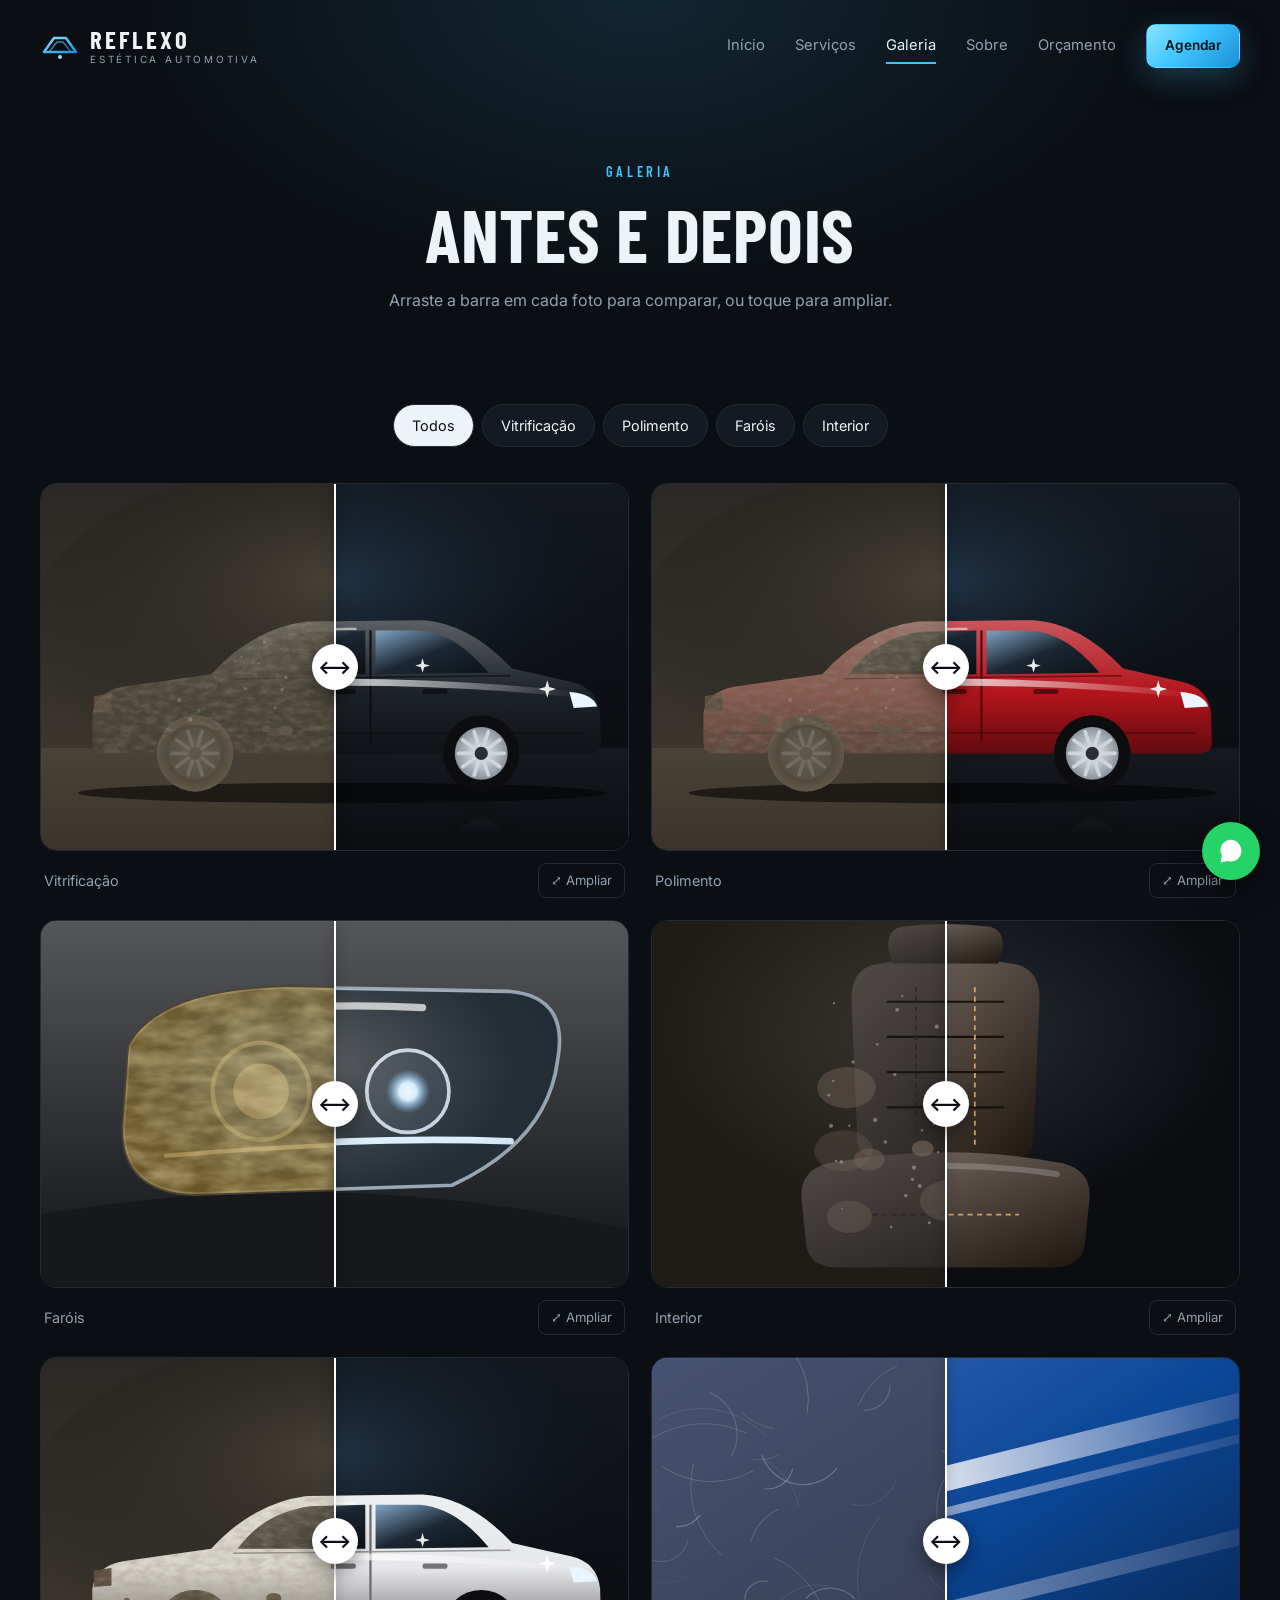
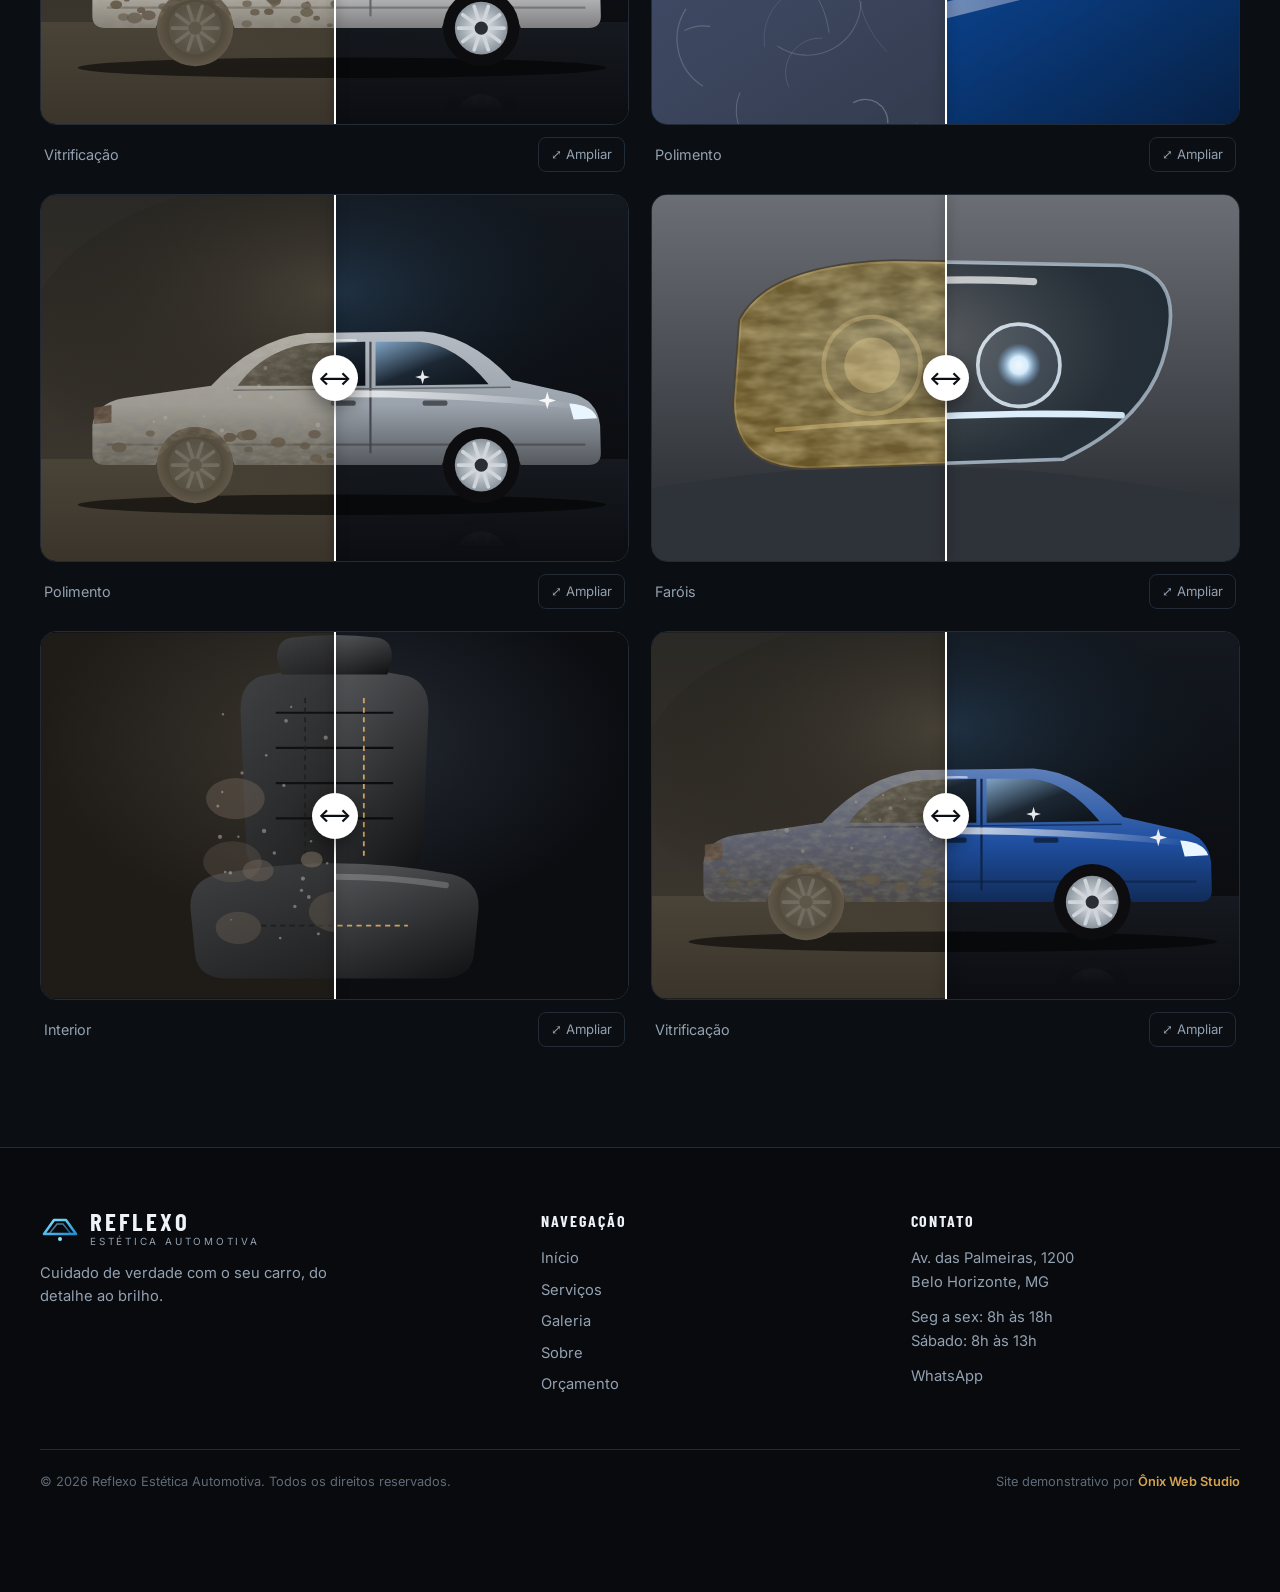
==== galeria.html @ bc31421e "Esboço do site" ====
<!doctype html>
<html lang="pt-BR">
<head>
  <meta charset="utf-8">
  <meta name="viewport" content="width=device-width, initial-scale=1">
  <title>Antes e depois | Reflexo Estética Automotiva</title>
  <meta name="description" content="Veja o antes e depois dos carros atendidos pela Reflexo: vitrificação, polimento, faróis e higienização interna.">
  <meta property="og:title" content="Antes e depois | Reflexo Estética Automotiva">
  <meta property="og:description" content="Veja o antes e depois dos carros atendidos pela Reflexo: vitrificação, polimento, faróis e higienização interna.">
  <meta property="og:image" content="img/vitrificacao-preto-depois.svg">
  <meta name="theme-color" content="#0b0e13">
  <link rel="icon" href="img/favicon.svg" type="image/svg+xml">
  <link rel="preconnect" href="https://fonts.googleapis.com">
  <link rel="preconnect" href="https://fonts.gstatic.com" crossorigin>
  <link href="https://fonts.googleapis.com/css2?family=Barlow+Condensed:wght@500;600;700&family=Inter:wght@300;400;500;600;700&display=swap" rel="stylesheet">
  <link rel="stylesheet" href="style.css">
</head>
<body>
  <header class="header" id="header">
    <div class="container header__inner">
      <a href="index.html" class="logo" aria-label="Reflexo Estética Automotiva, início"><svg class="logo__mark" viewBox="0 0 40 40" aria-hidden="true"><defs><linearGradient id="lg" x1="0" y1="0" x2="1" y2="1"><stop offset="0" stop-color="#8be3ff"/><stop offset="1" stop-color="#1b8fd6"/></linearGradient></defs><path d="M4 26 L14 12 L26 12 L36 26 Z" fill="none" stroke="url(#lg)" stroke-width="2.5" stroke-linejoin="round"/><path d="M9 26 L17 16 L23 16 L31 26" fill="none" stroke="url(#lg)" stroke-width="1.5" opacity=".6"/><circle cx="20" cy="31" r="2" fill="#8be3ff"/></svg><span class="logo__text"><b>REFLEXO</b><small>Estética Automotiva</small></span></a>
      <nav class="nav" id="nav" aria-label="Menu principal"><a href="index.html">Início</a><a href="servicos.html">Serviços</a><a href="galeria.html" class="is-active" aria-current="page">Galeria</a><a href="sobre.html">Sobre</a><a href="orcamento.html">Orçamento</a><a href="orcamento.html" class="btn btn--primary btn--sm nav__cta">Agendar</a></nav>
      <button class="nav-toggle" id="navToggle" aria-label="Abrir menu" aria-expanded="false" aria-controls="nav"><span></span><span></span><span></span></button>
    </div>
  </header>
  <main>

    <section class="page-hero"><div class="container reveal"><p class="eyebrow">Galeria</p><h1>Antes e depois</h1><p>Arraste a barra em cada foto para comparar, ou toque para ampliar.</p></div></section>
    <section class="section section--tight">
      <div class="container">
        <div class="filters" role="group" aria-label="Filtrar galeria">
          <button class="chip is-active" data-filter="todos">Todos</button>
          <button class="chip" data-filter="vitrificacao">Vitrificação</button>
          <button class="chip" data-filter="polimento">Polimento</button>
          <button class="chip" data-filter="farois">Faróis</button>
          <button class="chip" data-filter="interior">Interior</button>
        </div>
        <div class="gallery">
          <figure class="gitem" data-cat="vitrificacao">
            <div class="ba " data-ba tabindex="0" role="slider" aria-label="Comparar antes e depois" aria-valuemin="0" aria-valuemax="100" aria-valuenow="50">
          <img src="img/vitrificacao-preto-depois.svg" alt="Depois do serviço" class="ba__img" draggable="false">
          <div class="ba__before"><img src="img/vitrificacao-preto-antes.svg" alt="Antes do serviço" class="ba__img" draggable="false"></div>
          
          <div class="ba__handle"><span>⟷</span></div>
        </div>
            <figcaption><span>Vitrificação</span><button class="gitem__zoom" data-zoom="vitrificacao-preto" aria-label="Ampliar">⤢ Ampliar</button></figcaption>
          </figure>
          <figure class="gitem" data-cat="polimento">
            <div class="ba " data-ba tabindex="0" role="slider" aria-label="Comparar antes e depois" aria-valuemin="0" aria-valuemax="100" aria-valuenow="50">
          <img src="img/polimento-vermelho-depois.svg" alt="Depois do serviço" class="ba__img" draggable="false">
          <div class="ba__before"><img src="img/polimento-vermelho-antes.svg" alt="Antes do serviço" class="ba__img" draggable="false"></div>
          
          <div class="ba__handle"><span>⟷</span></div>
        </div>
            <figcaption><span>Polimento</span><button class="gitem__zoom" data-zoom="polimento-vermelho" aria-label="Ampliar">⤢ Ampliar</button></figcaption>
          </figure>
          <figure class="gitem" data-cat="farois">
            <div class="ba " data-ba tabindex="0" role="slider" aria-label="Comparar antes e depois" aria-valuemin="0" aria-valuemax="100" aria-valuenow="50">
          <img src="img/farol-sedan-depois.svg" alt="Depois do serviço" class="ba__img" draggable="false">
          <div class="ba__before"><img src="img/farol-sedan-antes.svg" alt="Antes do serviço" class="ba__img" draggable="false"></div>
          
          <div class="ba__handle"><span>⟷</span></div>
        </div>
            <figcaption><span>Faróis</span><button class="gitem__zoom" data-zoom="farol-sedan" aria-label="Ampliar">⤢ Ampliar</button></figcaption>
          </figure>
          <figure class="gitem" data-cat="interior">
            <div class="ba " data-ba tabindex="0" role="slider" aria-label="Comparar antes e depois" aria-valuemin="0" aria-valuemax="100" aria-valuenow="50">
          <img src="img/interior-couro-depois.svg" alt="Depois do serviço" class="ba__img" draggable="false">
          <div class="ba__before"><img src="img/interior-couro-antes.svg" alt="Antes do serviço" class="ba__img" draggable="false"></div>
          
          <div class="ba__handle"><span>⟷</span></div>
        </div>
            <figcaption><span>Interior</span><button class="gitem__zoom" data-zoom="interior-couro" aria-label="Ampliar">⤢ Ampliar</button></figcaption>
          </figure>
          <figure class="gitem" data-cat="vitrificacao">
            <div class="ba " data-ba tabindex="0" role="slider" aria-label="Comparar antes e depois" aria-valuemin="0" aria-valuemax="100" aria-valuenow="50">
          <img src="img/vitrificacao-branco-depois.svg" alt="Depois do serviço" class="ba__img" draggable="false">
          <div class="ba__before"><img src="img/vitrificacao-branco-antes.svg" alt="Antes do serviço" class="ba__img" draggable="false"></div>
          
          <div class="ba__handle"><span>⟷</span></div>
        </div>
            <figcaption><span>Vitrificação</span><button class="gitem__zoom" data-zoom="vitrificacao-branco" aria-label="Ampliar">⤢ Ampliar</button></figcaption>
          </figure>
          <figure class="gitem" data-cat="polimento">
            <div class="ba " data-ba tabindex="0" role="slider" aria-label="Comparar antes e depois" aria-valuemin="0" aria-valuemax="100" aria-valuenow="50">
          <img src="img/pintura-azul-depois.svg" alt="Depois do serviço" class="ba__img" draggable="false">
          <div class="ba__before"><img src="img/pintura-azul-antes.svg" alt="Antes do serviço" class="ba__img" draggable="false"></div>
          
          <div class="ba__handle"><span>⟷</span></div>
        </div>
            <figcaption><span>Polimento</span><button class="gitem__zoom" data-zoom="pintura-azul" aria-label="Ampliar">⤢ Ampliar</button></figcaption>
          </figure>
          <figure class="gitem" data-cat="polimento">
            <div class="ba " data-ba tabindex="0" role="slider" aria-label="Comparar antes e depois" aria-valuemin="0" aria-valuemax="100" aria-valuenow="50">
          <img src="img/polimento-prata-depois.svg" alt="Depois do serviço" class="ba__img" draggable="false">
          <div class="ba__before"><img src="img/polimento-prata-antes.svg" alt="Antes do serviço" class="ba__img" draggable="false"></div>
          
          <div class="ba__handle"><span>⟷</span></div>
        </div>
            <figcaption><span>Polimento</span><button class="gitem__zoom" data-zoom="polimento-prata" aria-label="Ampliar">⤢ Ampliar</button></figcaption>
          </figure>
          <figure class="gitem" data-cat="farois">
            <div class="ba " data-ba tabindex="0" role="slider" aria-label="Comparar antes e depois" aria-valuemin="0" aria-valuemax="100" aria-valuenow="50">
          <img src="img/farol-suv-depois.svg" alt="Depois do serviço" class="ba__img" draggable="false">
          <div class="ba__before"><img src="img/farol-suv-antes.svg" alt="Antes do serviço" class="ba__img" draggable="false"></div>
          
          <div class="ba__handle"><span>⟷</span></div>
        </div>
            <figcaption><span>Faróis</span><button class="gitem__zoom" data-zoom="farol-suv" aria-label="Ampliar">⤢ Ampliar</button></figcaption>
          </figure>
          <figure class="gitem" data-cat="interior">
            <div class="ba " data-ba tabindex="0" role="slider" aria-label="Comparar antes e depois" aria-valuemin="0" aria-valuemax="100" aria-valuenow="50">
          <img src="img/interior-preto-depois.svg" alt="Depois do serviço" class="ba__img" draggable="false">
          <div class="ba__before"><img src="img/interior-preto-antes.svg" alt="Antes do serviço" class="ba__img" draggable="false"></div>
          
          <div class="ba__handle"><span>⟷</span></div>
        </div>
            <figcaption><span>Interior</span><button class="gitem__zoom" data-zoom="interior-preto" aria-label="Ampliar">⤢ Ampliar</button></figcaption>
          </figure>
          <figure class="gitem" data-cat="vitrificacao">
            <div class="ba " data-ba tabindex="0" role="slider" aria-label="Comparar antes e depois" aria-valuemin="0" aria-valuemax="100" aria-valuenow="50">
          <img src="img/vitrificacao-azul-depois.svg" alt="Depois do serviço" class="ba__img" draggable="false">
          <div class="ba__before"><img src="img/vitrificacao-azul-antes.svg" alt="Antes do serviço" class="ba__img" draggable="false"></div>
          
          <div class="ba__handle"><span>⟷</span></div>
        </div>
            <figcaption><span>Vitrificação</span><button class="gitem__zoom" data-zoom="vitrificacao-azul" aria-label="Ampliar">⤢ Ampliar</button></figcaption>
          </figure>
        </div>
      </div>
    </section>
    <div class="lightbox" id="lightbox" hidden role="dialog" aria-modal="true" aria-label="Antes e depois ampliado">
      <button class="lightbox__close" data-close aria-label="Fechar">✕</button>
      <button class="lightbox__arrow lightbox__arrow--l" data-lb-prev aria-label="Anterior">‹</button>
      <div class="lightbox__stage"></div>
      <button class="lightbox__arrow lightbox__arrow--r" data-lb-next aria-label="Próximo">›</button>
    </div>
  </main>
  <footer class="footer">
    <div class="container footer__grid">
      <div>
        <a href="index.html" class="logo"><svg class="logo__mark" viewBox="0 0 40 40" aria-hidden="true"><defs><linearGradient id="lg" x1="0" y1="0" x2="1" y2="1"><stop offset="0" stop-color="#8be3ff"/><stop offset="1" stop-color="#1b8fd6"/></linearGradient></defs><path d="M4 26 L14 12 L26 12 L36 26 Z" fill="none" stroke="url(#lg)" stroke-width="2.5" stroke-linejoin="round"/><path d="M9 26 L17 16 L23 16 L31 26" fill="none" stroke="url(#lg)" stroke-width="1.5" opacity=".6"/><circle cx="20" cy="31" r="2" fill="#8be3ff"/></svg><span class="logo__text"><b>REFLEXO</b><small>Estética Automotiva</small></span></a>
        <p class="footer__text">Cuidado de verdade com o seu carro, do detalhe ao brilho.</p>
      </div>
      <div><h4>Navegação</h4><a href="index.html">Início</a><a href="servicos.html">Serviços</a><a href="galeria.html">Galeria</a><a href="sobre.html">Sobre</a><a href="orcamento.html">Orçamento</a></div>
      <div><h4>Contato</h4><p>Av. das Palmeiras, 1200<br>Belo Horizonte, MG</p><p>Seg a sex: 8h às 18h<br>Sábado: 8h às 13h</p><a href="#" class="js-wa" data-msg="Olá! Vim pelo site da Reflexo.">WhatsApp</a></div>
    </div>
    <div class="container footer__bottom">
      <span>© <span class="js-year"></span> Reflexo Estética Automotiva. Todos os direitos reservados.</span>
      <a class="footer__credit" href="https://dev-anthonym.github.io/Site-OnixWeb/" target="_blank" rel="noopener">Site demonstrativo por <b>Ônix Web Studio</b></a>
    </div>
  </footer>
  <a href="#" class="wa-float js-wa" data-msg="Olá! Vim pelo site da Reflexo e quero um orçamento." aria-label="Falar no WhatsApp"><svg viewBox="0 0 32 32" width="28" height="28" aria-hidden="true"><path fill="currentColor" d="M16.04 3C9.4 3 4 8.36 4 14.97c0 2.11.56 4.17 1.62 5.99L4 29l8.25-1.6a12.1 12.1 0 0 0 3.79.6C22.68 28 28 22.63 28 16.02 28 9.4 22.68 3 16.04 3Zm5.25 15.45c-.29-.15-1.7-.84-1.96-.94-.26-.1-.45-.15-.64.15-.19.29-.74.93-.9 1.12-.17.2-.33.22-.62.07-.29-.15-1.21-.45-2.3-1.42-.85-.76-1.43-1.7-1.6-1.98-.16-.29-.02-.45.13-.59.13-.13.29-.34.43-.51.15-.17.2-.29.29-.48.1-.2.05-.37-.02-.51-.07-.15-.64-1.55-.88-2.12-.23-.56-.47-.48-.64-.49h-.55c-.19 0-.5.07-.76.36-.26.29-1 .98-1 2.38 0 1.4 1.02 2.76 1.17 2.95.14.2 2 3.06 4.86 4.29.68.29 1.21.47 1.62.6.68.22 1.3.19 1.8.11.55-.08 1.7-.7 1.93-1.36.24-.67.24-1.24.17-1.36-.07-.12-.26-.2-.55-.34Z"/></svg></a>
  <script src="script.js"></script>
</body>
</html>
---- style.css ----
/* ===== Reflexo Estética Automotiva (site demonstrativo) ===== */
:root {
  --bg: #0b0e13;
  --bg-2: #10151c;
  --card: #141a22;
  --line: #222b36;
  --text: #eef3f8;
  --muted: #93a1b0;
  --accent: #3ec6ff;
  --accent-2: #1b8fd6;
  --grad: linear-gradient(135deg, #8be3ff 0%, #3ec6ff 45%, #1b8fd6 100%);
  --radius: 16px;
  --head: "Barlow Condensed", "Arial Narrow", sans-serif;
  --body: "Inter", system-ui, sans-serif;
}
* { box-sizing: border-box; margin: 0; padding: 0; }
html { scroll-behavior: smooth; scroll-padding-top: 90px; }
body { background: var(--bg); color: var(--text); font-family: var(--body); line-height: 1.6; -webkit-font-smoothing: antialiased; overflow-x: hidden; }
img { max-width: 100%; display: block; }
a { color: inherit; text-decoration: none; }
ul, ol { list-style: none; }
button { font: inherit; color: inherit; }
.container { width: min(1200px, 100% - 32px); margin-inline: auto; }
.narrow { width: min(820px, 100% - 32px); }
.accent { background: var(--grad); -webkit-background-clip: text; background-clip: text; color: transparent; }
.eyebrow { font-family: var(--head); font-weight: 600; text-transform: uppercase; letter-spacing: .25em; font-size: .9rem; color: var(--accent); margin-bottom: 12px; }
h1, h2, h3 { font-family: var(--head); font-weight: 700; line-height: 1.05; letter-spacing: .01em; text-transform: uppercase; }
h1 { font-size: clamp(2.6rem, 6vw, 4.6rem); }
h2 { font-size: clamp(2rem, 4vw, 3rem); }
h3 { font-size: 1.45rem; }
.stars { color: #ffc93c; letter-spacing: 2px; }
.muted { color: var(--muted); }

/* Botões */
.btn { display: inline-flex; align-items: center; justify-content: center; gap: 8px; padding: 15px 28px; border-radius: 10px; font-weight: 600; font-size: .95rem; border: 1px solid transparent; cursor: pointer; transition: transform .2s, box-shadow .2s, background .2s, border-color .2s; }
.btn:hover { transform: translateY(-2px); }
.btn--primary { background: var(--grad); color: #04121c; box-shadow: 0 10px 30px rgba(62,198,255,.25); }
.btn--primary:hover { box-shadow: 0 14px 40px rgba(62,198,255,.4); }
.btn--ghost { border-color: var(--line); background: rgba(255,255,255,.03); }
.btn--ghost:hover { border-color: var(--accent); }
.btn--sm { padding: 10px 18px; font-size: .85rem; }
.btn--block { width: 100%; }

/* Header */
.header { position: fixed; inset: 0 0 auto; z-index: 50; transition: background .3s, box-shadow .3s, padding .3s; padding: 14px 0; }
.header.is-scrolled { background: rgba(11,14,19,.88); backdrop-filter: blur(14px); box-shadow: 0 1px 0 var(--line); padding: 6px 0; }
.header__inner { display: flex; align-items: center; justify-content: space-between; height: 64px; }
.logo { display: flex; align-items: center; gap: 10px; }
.logo__mark { width: 40px; height: 40px; }
.logo__text { display: flex; flex-direction: column; line-height: 1; }
.logo__text b { font-family: var(--head); font-size: 1.55rem; letter-spacing: .12em; }
.logo__text small { font-size: .62rem; letter-spacing: .28em; text-transform: uppercase; color: var(--muted); margin-top: 3px; }
.nav { display: flex; align-items: center; gap: 30px; font-size: .92rem; }
.nav a:not(.btn) { color: var(--muted); position: relative; padding: 6px 0; transition: color .2s; }
.nav a:not(.btn)::after { content: ""; position: absolute; left: 0; bottom: 0; width: 0; height: 2px; background: var(--accent); transition: width .25s; }
.nav a:not(.btn):hover, .nav a.is-active { color: var(--text); }
.nav a:not(.btn):hover::after, .nav a.is-active::after { width: 100%; }
.nav-toggle { display: none; background: none; border: 0; width: 42px; height: 42px; cursor: pointer; flex-direction: column; justify-content: center; gap: 6px; }
.nav-toggle span { display: block; width: 26px; height: 2px; background: var(--text); margin-inline: auto; transition: transform .3s, opacity .3s; }
.nav-toggle[aria-expanded="true"] span:nth-child(1) { transform: translateY(8px) rotate(45deg); }
.nav-toggle[aria-expanded="true"] span:nth-child(2) { opacity: 0; }
.nav-toggle[aria-expanded="true"] span:nth-child(3) { transform: translateY(-8px) rotate(-45deg); }

/* Hero */
.hero { padding: 150px 0 80px; background: radial-gradient(ellipse at 75% 20%, rgba(62,198,255,.14), transparent 55%), var(--bg); }
.hero__grid { display: grid; grid-template-columns: 1fr 1.15fr; gap: 56px; align-items: center; }
.hero__lead { color: var(--muted); font-size: 1.12rem; margin: 22px 0 32px; max-width: 520px; }
.hero__actions { display: flex; flex-wrap: wrap; gap: 12px; margin-bottom: 28px; }
.hero__rating { color: var(--muted); font-size: .9rem; }
.hero__rating b { color: var(--text); }
.hero__hint { text-align: center; color: var(--muted); font-size: .82rem; margin-top: 12px; letter-spacing: .08em; }

/* Comparador antes/depois */
.ba { --pos: 50%; position: relative; overflow: hidden; border-radius: var(--radius); aspect-ratio: 8 / 5; background: #000; cursor: ew-resize; user-select: none; touch-action: pan-y; border: 1px solid var(--line); outline: none; }
.ba:focus-visible { box-shadow: 0 0 0 3px var(--accent); }
.ba__img { width: 100%; height: 100%; object-fit: cover; pointer-events: none; }
.ba > .ba__img { position: absolute; inset: 0; }
.ba__before { position: absolute; inset: 0; clip-path: inset(0 calc(100% - var(--pos)) 0 0); }
.ba__handle { position: absolute; top: 0; bottom: 0; left: var(--pos); width: 2px; background: #fff; transform: translateX(-1px); box-shadow: 0 0 12px rgba(0,0,0,.6); }
.ba__handle span { position: absolute; top: 50%; left: 50%; transform: translate(-50%,-50%); width: 46px; height: 46px; border-radius: 50%; background: #fff; color: #0b0e13; display: grid; place-items: center; font-size: 1.2rem; font-weight: 700; box-shadow: 0 6px 20px rgba(0,0,0,.45); transition: transform .2s; }
.ba:hover .ba__handle span { transform: translate(-50%,-50%) scale(1.08); }
.ba__tag { position: absolute; top: 14px; padding: 5px 12px; border-radius: 999px; font-size: .72rem; font-weight: 600; letter-spacing: .12em; text-transform: uppercase; background: rgba(0,0,0,.6); backdrop-filter: blur(6px); }
.ba__tag--l { left: 14px; }
.ba__tag--r { right: 14px; color: var(--accent); }
.ba--hero { box-shadow: 0 30px 80px rgba(0,0,0,.55), 0 0 0 1px rgba(62,198,255,.15); }

/* Stats */
.stats { border-block: 1px solid var(--line); background: var(--bg-2); }
.stats__grid { display: grid; grid-template-columns: repeat(4, 1fr); }
.stat { padding: 34px 20px; text-align: center; border-right: 1px solid var(--line); }
.stat:last-child { border-right: 0; }
.stat b { display: block; font-family: var(--head); font-size: 2.8rem; line-height: 1; background: var(--grad); -webkit-background-clip: text; background-clip: text; color: transparent; }
.stat span { color: var(--muted); font-size: .88rem; }

/* Seções */
.section { padding: 100px 0; }
.section--tight { padding: 50px 0 100px; }
.section--alt { background: var(--bg-2); border-block: 1px solid var(--line); }
.section__head { text-align: center; margin-bottom: 52px; }
.page-hero { padding: 160px 0 40px; background: radial-gradient(ellipse at 50% 0%, rgba(62,198,255,.13), transparent 60%), var(--bg); text-align: center; }
.page-hero p:not(.eyebrow) { color: var(--muted); max-width: 620px; margin: 16px auto 0; }

/* Cards de serviço */
.cards { display: grid; grid-template-columns: repeat(3, 1fr); gap: 22px; }
.card { background: var(--card); border: 1px solid var(--line); border-radius: var(--radius); overflow: hidden; transition: transform .3s, border-color .3s; }
.card:hover { transform: translateY(-6px); border-color: rgba(62,198,255,.5); }
.card__img { aspect-ratio: 8 / 5; overflow: hidden; }
.card__img img { width: 100%; height: 100%; object-fit: cover; transition: transform .6s; }
.card:hover .card__img img { transform: scale(1.06); }
.card__body { padding: 22px 24px 26px; }
.card__body p { color: var(--muted); font-size: .92rem; margin: 8px 0 14px; }
.card__price { font-size: .85rem; color: var(--muted); }
.card__price b { color: var(--accent); font-size: 1.05rem; }

/* Por que */
.why, .about { display: grid; grid-template-columns: 1fr 1.1fr; gap: 56px; align-items: center; }
.checks { display: grid; gap: 14px; margin: 26px 0 30px; }
.checks li { position: relative; padding-left: 32px; color: var(--muted); }
.checks li b { color: var(--text); }
.checks li::before { content: "✓"; position: absolute; left: 0; top: 0; width: 22px; height: 22px; border-radius: 50%; background: rgba(62,198,255,.14); color: var(--accent); font-size: .75rem; font-weight: 700; display: grid; place-items: center; }

/* Depoimentos */
.testi { overflow: hidden; }
.testi__track { display: flex; transition: transform .6s cubic-bezier(.2,.8,.2,1); }
.testi__item { flex: 0 0 calc(100% / 3); padding: 0 11px; display: flex; }
.tcard { display: flex; flex-direction: column; width: 100%; background: var(--card); border: 1px solid var(--line); border-radius: var(--radius); padding: 26px; }
.tcard blockquote { font-size: 1.02rem; margin: 14px 0 22px; flex: 1; }
.tcard figcaption { display: flex; align-items: center; gap: 12px; }
.avatar { width: 42px; height: 42px; border-radius: 50%; background: var(--grad); color: #04121c; font-weight: 700; display: grid; place-items: center; }
figcaption small { display: block; color: var(--muted); font-size: .8rem; }
.testi__nav { display: flex; align-items: center; justify-content: center; gap: 18px; margin-top: 30px; }
.testi__btn { width: 42px; height: 42px; border-radius: 50%; border: 1px solid var(--line); background: var(--card); cursor: pointer; font-size: 1.4rem; line-height: 1; transition: border-color .2s; }
.testi__btn:hover { border-color: var(--accent); }
.testi__dots { display: flex; gap: 8px; }
.testi__dots button { width: 9px; height: 9px; border-radius: 99px; border: 0; background: var(--line); cursor: pointer; transition: width .3s, background .3s; }
.testi__dots button.is-active { width: 26px; background: var(--accent); }

/* CTA */
.cta { padding: 90px 0; background: linear-gradient(135deg, rgba(62,198,255,.16), rgba(27,143,214,.05)), var(--bg-2); border-top: 1px solid var(--line); }
.cta__inner { text-align: center; display: flex; flex-direction: column; align-items: center; gap: 16px; }
.cta p { color: var(--muted); margin-bottom: 10px; }

/* Abas de serviços */
.tabs { display: flex; flex-wrap: wrap; justify-content: center; gap: 8px; margin-bottom: 40px; }
.tab { padding: 11px 20px; border-radius: 999px; border: 1px solid var(--line); background: var(--card); cursor: pointer; font-weight: 500; font-size: .92rem; transition: all .2s; }
.tab:hover { border-color: var(--accent); }
.tab.is-active { background: var(--grad); color: #04121c; border-color: transparent; }
.panel { display: grid; grid-template-columns: 1.1fr 1fr; gap: 48px; align-items: center; animation: fade .5s ease; }
.panel[hidden] { display: none; }
.panel__text p { color: var(--muted); margin-top: 14px; }
.panel__meta { display: flex; gap: 34px; margin-bottom: 26px; }
.panel__meta small { display: block; color: var(--muted); font-size: .8rem; }
.panel__meta b { font-family: var(--head); font-size: 2rem; color: var(--accent); }
@keyframes fade { from { opacity: 0; transform: translateY(12px); } to { opacity: 1; transform: none; } }

.steps { display: grid; grid-template-columns: repeat(4, 1fr); gap: 22px; }
.steps li { padding: 28px 24px; background: var(--card); border: 1px solid var(--line); border-radius: var(--radius); }
.steps span { font-family: var(--head); font-size: 2.4rem; font-weight: 700; color: var(--accent); }
.steps h3 { margin: 6px 0 8px; }
.steps p { color: var(--muted); font-size: .92rem; }

/* Galeria */
.filters { display: flex; flex-wrap: wrap; justify-content: center; gap: 8px; margin-bottom: 36px; }
.chip { padding: 9px 18px; border-radius: 999px; border: 1px solid var(--line); background: var(--card); cursor: pointer; font-size: .9rem; transition: all .2s; }
.chip:hover { border-color: var(--accent); }
.chip.is-active { background: var(--text); color: var(--bg); }
.gallery { display: grid; grid-template-columns: repeat(2, 1fr); gap: 22px; }
.gitem { transition: opacity .35s, transform .35s; }
.gitem.is-hidden { display: none; }
.gitem figcaption { display: flex; justify-content: space-between; align-items: center; padding: 12px 4px 0; color: var(--muted); font-size: .9rem; }
.gitem__zoom { background: none; border: 1px solid var(--line); border-radius: 8px; padding: 6px 12px; cursor: pointer; font-size: .82rem; transition: border-color .2s; }
.gitem__zoom:hover { border-color: var(--accent); color: var(--accent); }
.lightbox { position: fixed; inset: 0; z-index: 100; background: rgba(4,6,9,.94); display: grid; place-items: center; padding: 60px 70px; animation: fade .3s; }
.lightbox[hidden] { display: none; }
.lightbox__stage { width: min(1100px, 100%); }
.lightbox__close { position: absolute; top: 20px; right: 24px; background: none; border: 0; font-size: 1.6rem; cursor: pointer; }
.lightbox__arrow { position: absolute; top: 50%; transform: translateY(-50%); width: 50px; height: 50px; border-radius: 50%; border: 1px solid var(--line); background: var(--card); font-size: 1.8rem; cursor: pointer; }
.lightbox__arrow--l { left: 14px; }
.lightbox__arrow--r { right: 14px; }

/* Sobre */
.about__text p { color: var(--muted); font-size: 1.05rem; margin-bottom: 16px; }
.team { display: grid; grid-template-columns: repeat(3, 1fr); gap: 22px; }
.member { text-align: center; padding: 34px 24px; background: var(--card); border: 1px solid var(--line); border-radius: var(--radius); }
.member__pic { width: 96px; height: 96px; margin: 0 auto 18px; border-radius: 50%; background: var(--grad); color: #04121c; font-family: var(--head); font-size: 2.6rem; font-weight: 700; display: grid; place-items: center; }
.member p { color: var(--muted); font-size: .9rem; margin-top: 4px; }
.values { display: grid; grid-template-columns: repeat(3, 1fr); gap: 22px; }
.value { padding: 30px; border-left: 3px solid var(--accent); background: var(--card); border-radius: 0 var(--radius) var(--radius) 0; }
.value p { color: var(--muted); margin-top: 8px; }

/* Orçamento */
.quote { display: grid; grid-template-columns: 1.5fr 1fr; gap: 32px; align-items: start; }
.qstep { border: 1px solid var(--line); background: var(--card); border-radius: var(--radius); padding: 26px; margin-bottom: 20px; }
.qstep legend { float: left; width: 100%; display: flex; align-items: center; gap: 12px; font-family: var(--head); font-size: 1.4rem; font-weight: 700; text-transform: uppercase; margin-bottom: 18px; }
.qstep legend span { width: 32px; height: 32px; border-radius: 50%; background: var(--grad); color: #04121c; display: grid; place-items: center; font-size: 1rem; }
.qstep legend + * { clear: both; }
.sizes { display: grid; grid-template-columns: repeat(4, 1fr); gap: 10px; }
.size input, .svc input { position: absolute; opacity: 0; pointer-events: none; }
.size span { display: block; text-align: center; padding: 14px 8px; border: 1px solid var(--line); border-radius: 12px; cursor: pointer; font-weight: 600; transition: all .2s; }
.size input:checked + span { border-color: var(--accent); background: rgba(62,198,255,.1); color: var(--accent); }
.size input:focus-visible + span, .svc input:focus-visible + .svc__box { box-shadow: 0 0 0 3px rgba(62,198,255,.4); }
.svcs { display: grid; grid-template-columns: repeat(2, 1fr); gap: 10px; }
.svc { position: relative; }
.svc__box { display: block; padding: 16px 16px 16px 48px; border: 1px solid var(--line); border-radius: 12px; cursor: pointer; position: relative; transition: all .2s; height: 100%; }
.svc__box::before { content: ""; position: absolute; left: 16px; top: 18px; width: 20px; height: 20px; border-radius: 6px; border: 2px solid var(--line); transition: all .2s; }
.svc input:checked + .svc__box { border-color: var(--accent); background: rgba(62,198,255,.08); }
.svc input:checked + .svc__box::before { background: var(--accent); border-color: var(--accent); box-shadow: inset 0 0 0 3px var(--card); }
.svc__box b { display: block; font-size: .95rem; }
.svc__box small { color: var(--muted); font-size: .8rem; }
.fields { display: grid; grid-template-columns: repeat(2, 1fr); gap: 14px; }
.fields label { display: flex; flex-direction: column; gap: 6px; font-size: .85rem; color: var(--muted); }
.fields input, .fields select { padding: 13px 14px; border-radius: 10px; border: 1px solid var(--line); background: var(--bg); color: var(--text); font: inherit; font-size: .95rem; }
.fields input:focus, .fields select:focus { outline: none; border-color: var(--accent); }
.fields input.is-invalid { border-color: #ff6b6b; }
.fields .check { grid-column: 1 / -1; flex-direction: row; align-items: center; gap: 10px; }
.fields .check input { width: 18px; height: 18px; accent-color: var(--accent); }
.form-error { color: #ff8a8a; font-size: .88rem; margin-top: 12px; min-height: 1.2em; }
.summary { position: sticky; top: 100px; background: var(--card); border: 1px solid rgba(62,198,255,.35); border-radius: var(--radius); padding: 28px; box-shadow: 0 20px 60px rgba(0,0,0,.35); }
.summary h3 { margin-bottom: 16px; }
.summary__list { display: grid; gap: 8px; padding-bottom: 16px; border-bottom: 1px dashed var(--line); margin-bottom: 14px; font-size: .92rem; }
.summary__list li { display: flex; justify-content: space-between; animation: fade .3s; }
.summary__row { display: flex; justify-content: space-between; font-size: .9rem; color: var(--muted); margin-bottom: 8px; }
.summary__row b { color: var(--text); }
#sumDiscRow b { color: #5ee6a0; }
.summary__total { display: flex; justify-content: space-between; align-items: baseline; margin: 16px 0 10px; padding-top: 14px; border-top: 1px solid var(--line); }
.summary__total b { font-family: var(--head); font-size: 2.4rem; background: var(--grad); -webkit-background-clip: text; background-clip: text; color: transparent; }
.summary__note { font-size: .78rem; color: var(--muted); margin-bottom: 18px; }

/* FAQ */
.faq { display: grid; gap: 12px; }
.faq details { background: var(--card); border: 1px solid var(--line); border-radius: 12px; padding: 0 22px; transition: border-color .2s; }
.faq details[open] { border-color: rgba(62,198,255,.45); }
.faq summary { cursor: pointer; list-style: none; padding: 18px 0; font-weight: 600; display: flex; justify-content: space-between; gap: 16px; }
.faq summary::-webkit-details-marker { display: none; }
.faq summary::after { content: "+"; color: var(--accent); font-size: 1.3rem; line-height: 1; transition: transform .25s; }
.faq details[open] summary::after { transform: rotate(45deg); }
.faq p { color: var(--muted); padding-bottom: 18px; }

/* Rodapé */
.footer { border-top: 1px solid var(--line); padding: 60px 0 100px; background: #080a0e; }
.footer__grid { display: grid; grid-template-columns: 1.4fr 1fr 1fr; gap: 40px; }
.footer h4 { font-family: var(--head); text-transform: uppercase; letter-spacing: .12em; font-size: 1rem; margin-bottom: 14px; }
.footer__grid > div:not(:first-child) a { display: block; color: var(--muted); font-size: .92rem; margin-bottom: 8px; transition: color .2s; }
.footer__grid a:hover { color: var(--accent); }
.footer__grid p { color: var(--muted); font-size: .92rem; margin-bottom: 12px; }
.footer__text { margin-top: 14px; max-width: 300px; }
.footer__bottom { display: flex; flex-wrap: wrap; justify-content: space-between; gap: 12px; margin-top: 44px; padding-top: 22px; border-top: 1px solid var(--line); color: #5f6b78; font-size: .8rem; }
.footer__credit b { color: #d4a24c; font-weight: 600; }
.footer__credit:hover { color: var(--text); }

/* WhatsApp flutuante */
.wa-float { position: fixed; right: 20px; bottom: 20px; z-index: 60; width: 58px; height: 58px; border-radius: 50%; display: grid; place-items: center; background: #25d366; color: #fff; box-shadow: 0 10px 30px rgba(0,0,0,.45); transition: transform .2s; animation: pulse 2.6s infinite; }
.wa-float:hover { transform: scale(1.08); }
@keyframes pulse { 0% { box-shadow: 0 0 0 0 rgba(37,211,102,.5); } 70% { box-shadow: 0 0 0 16px rgba(37,211,102,0); } 100% { box-shadow: 0 0 0 0 rgba(37,211,102,0); } }

/* Animação de entrada */
.reveal { opacity: 0; transform: translateY(26px); transition: opacity .7s ease, transform .7s ease; }
.reveal.is-visible { opacity: 1; transform: none; }

[hidden] { display: none !important; }

/* Barra de total no celular (orçamento) */
.mbar { display: none; }
@media (max-width: 980px) {
  .mbar { position: fixed; left: 12px; right: 86px; bottom: 16px; z-index: 55; display: flex; align-items: center; justify-content: space-between; gap: 12px; padding: 12px 16px; border-radius: 14px; background: rgba(20,26,34,.96); backdrop-filter: blur(10px); border: 1px solid rgba(62,198,255,.4); box-shadow: 0 12px 30px rgba(0,0,0,.5); transform: translateY(150%); transition: transform .35s; }
  .mbar.is-on { transform: none; }
  .mbar small { display: block; color: var(--muted); font-size: .72rem; }
  .mbar b { font-family: var(--head); font-size: 1.5rem; color: var(--accent); line-height: 1; }
  .mbar a { padding: 10px 14px; border-radius: 10px; background: var(--grad); color: #04121c; font-weight: 600; font-size: .85rem; white-space: nowrap; }
}

/* Responsivo */
@media (max-width: 980px) {
  .hero__grid, .why, .about, .panel, .quote { grid-template-columns: 1fr; }
  .hero { padding-top: 120px; }
  .cards, .team, .values { grid-template-columns: repeat(2, 1fr); }
  .steps { grid-template-columns: repeat(2, 1fr); }
  .testi__item { flex-basis: 50%; }
  .summary { position: static; }
  .stats__grid { grid-template-columns: repeat(2, 1fr); }
  .stat:nth-child(2) { border-right: 0; }
  .stat:nth-child(-n+2) { border-bottom: 1px solid var(--line); }
}
@media (max-width: 860px) {
  .nav-toggle { display: flex; }
  .nav { position: fixed; top: 76px; left: 0; right: 0; flex-direction: column; align-items: stretch; gap: 0; padding: 10px 16px 22px; background: rgba(11,14,19,.97); border-bottom: 1px solid var(--line); transform: translateY(-120%); transition: transform .35s ease; }
  .nav.is-open { transform: none; }
  .nav a:not(.btn) { padding: 14px 0; border-bottom: 1px solid var(--line); }
  .nav a:not(.btn)::after { display: none; }
  .nav__cta { margin-top: 16px; }
}
@media (max-width: 620px) {
  .section { padding: 72px 0; }
  .cards, .team, .values, .steps, .gallery, .svcs, .fields { grid-template-columns: 1fr; }
  .sizes { grid-template-columns: repeat(2, 1fr); }
  .testi__item { flex-basis: 100%; }
  .footer__grid { grid-template-columns: 1fr; }
  .lightbox { padding: 60px 12px; }
  .lightbox__arrow { top: auto; bottom: 16px; transform: none; }
  .hero__actions .btn { flex: 1 1 100%; }
}
@media (prefers-reduced-motion: reduce) {
  *, *::before, *::after { animation: none !important; transition: none !important; }
  .reveal { opacity: 1; transform: none; }
  html { scroll-behavior: auto; }
}
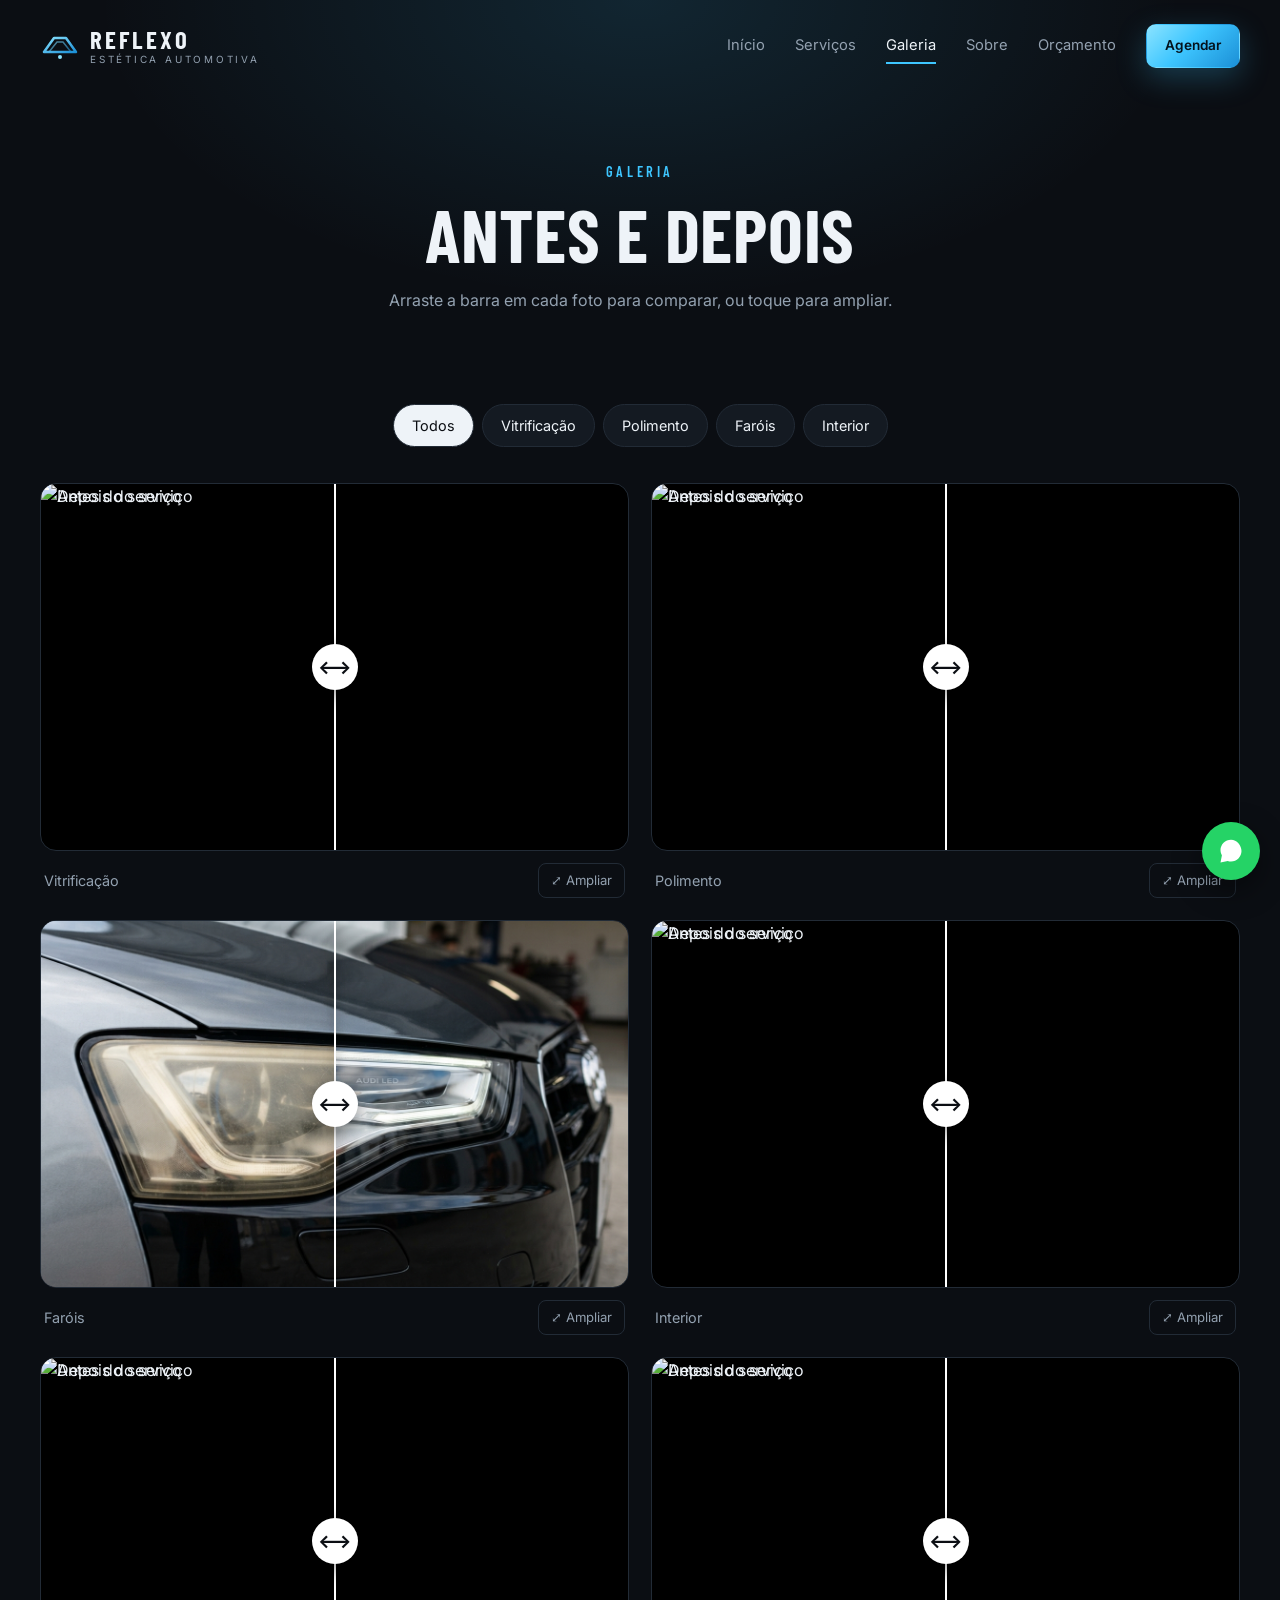
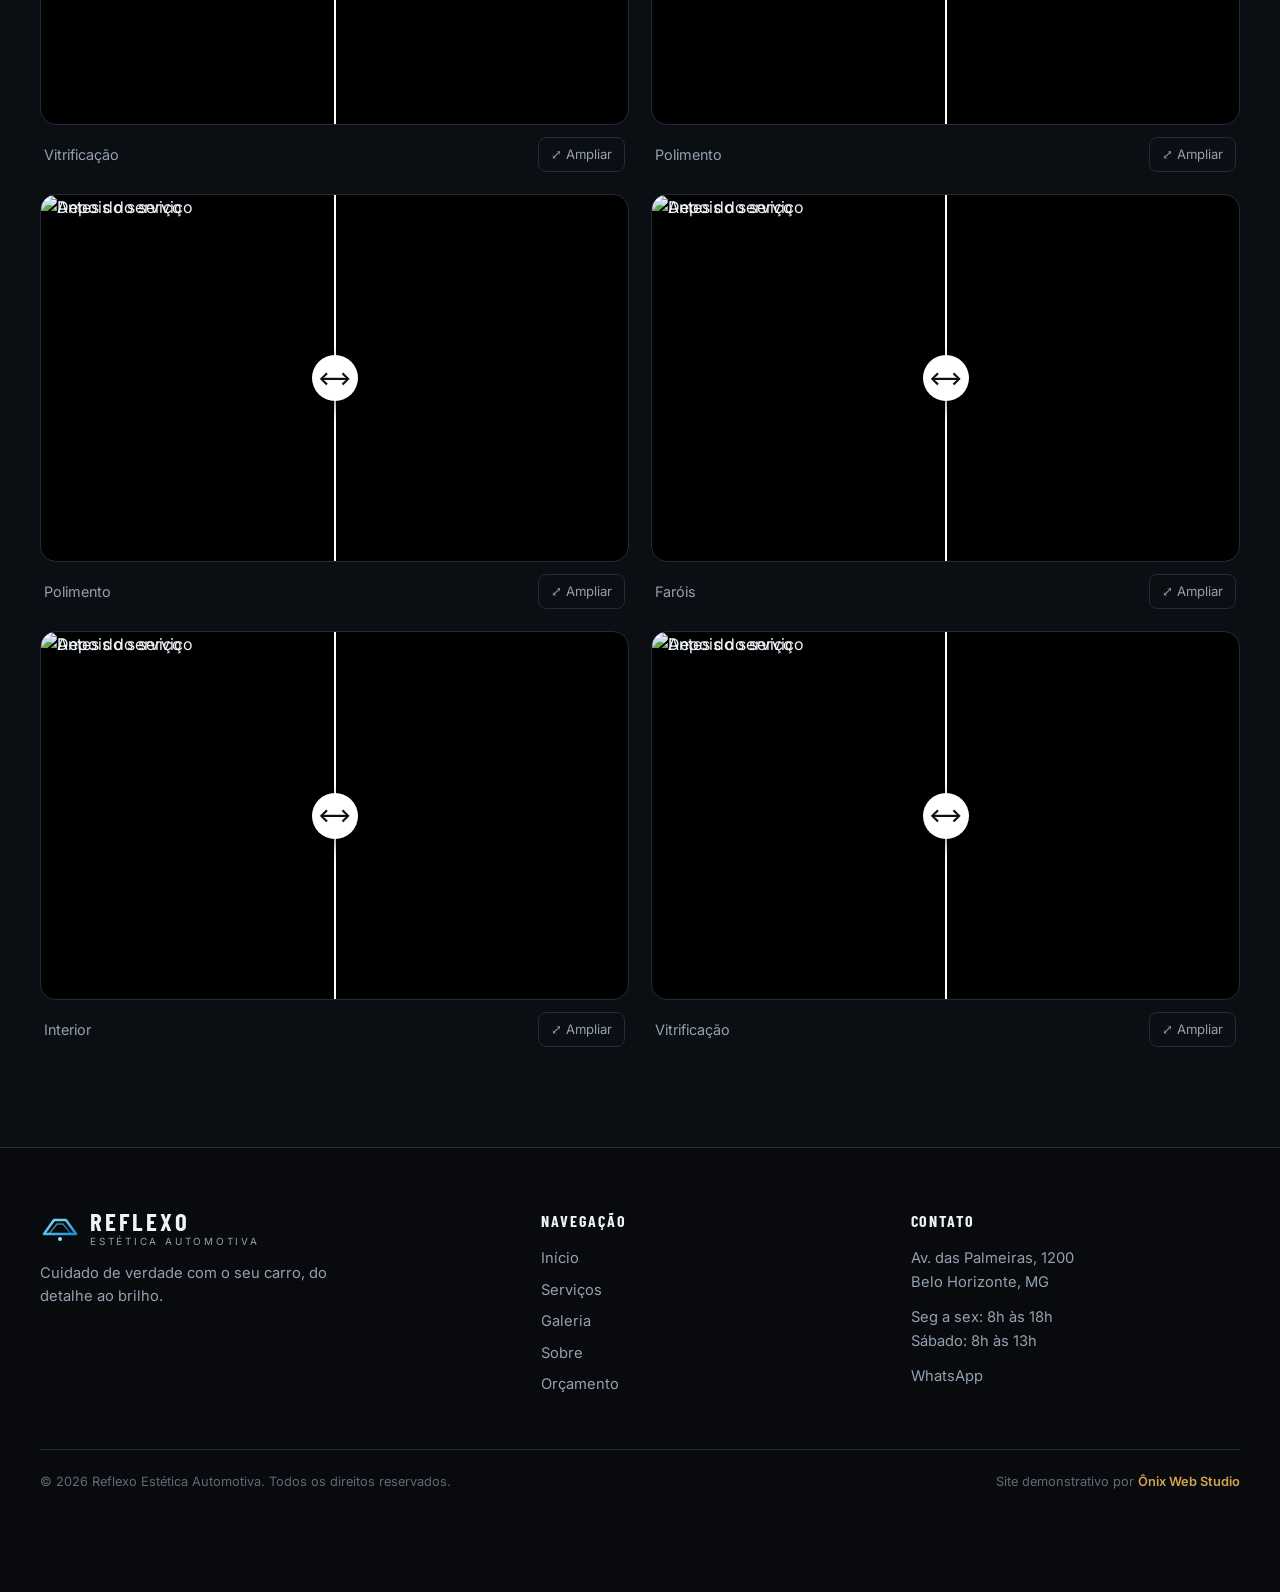
==== commit 728255e9: "Alteração das imagens cartonizadas para realistas" ====
--- a/galeria.html
+++ b/galeria.html
@@ -56,8 +56,8 @@
           </figure>
           <figure class="gitem" data-cat="farois">
             <div class="ba " data-ba tabindex="0" role="slider" aria-label="Comparar antes e depois" aria-valuemin="0" aria-valuemax="100" aria-valuenow="50">
-          <img src="img/farol-sedan-depois.svg" alt="Depois do serviço" class="ba__img" draggable="false">
-          <div class="ba__before"><img src="img/farol-sedan-antes.svg" alt="Antes do serviço" class="ba__img" draggable="false"></div>
+          <img src="img/farol-depois.jpeg" alt="Depois do serviço" class="ba__img" draggable="false">
+          <div class="ba__before"><img src="img/farol-antes.jpeg" alt="Antes do serviço" class="ba__img" draggable="false"></div>
           
           <div class="ba__handle"><span>⟷</span></div>
         </div>
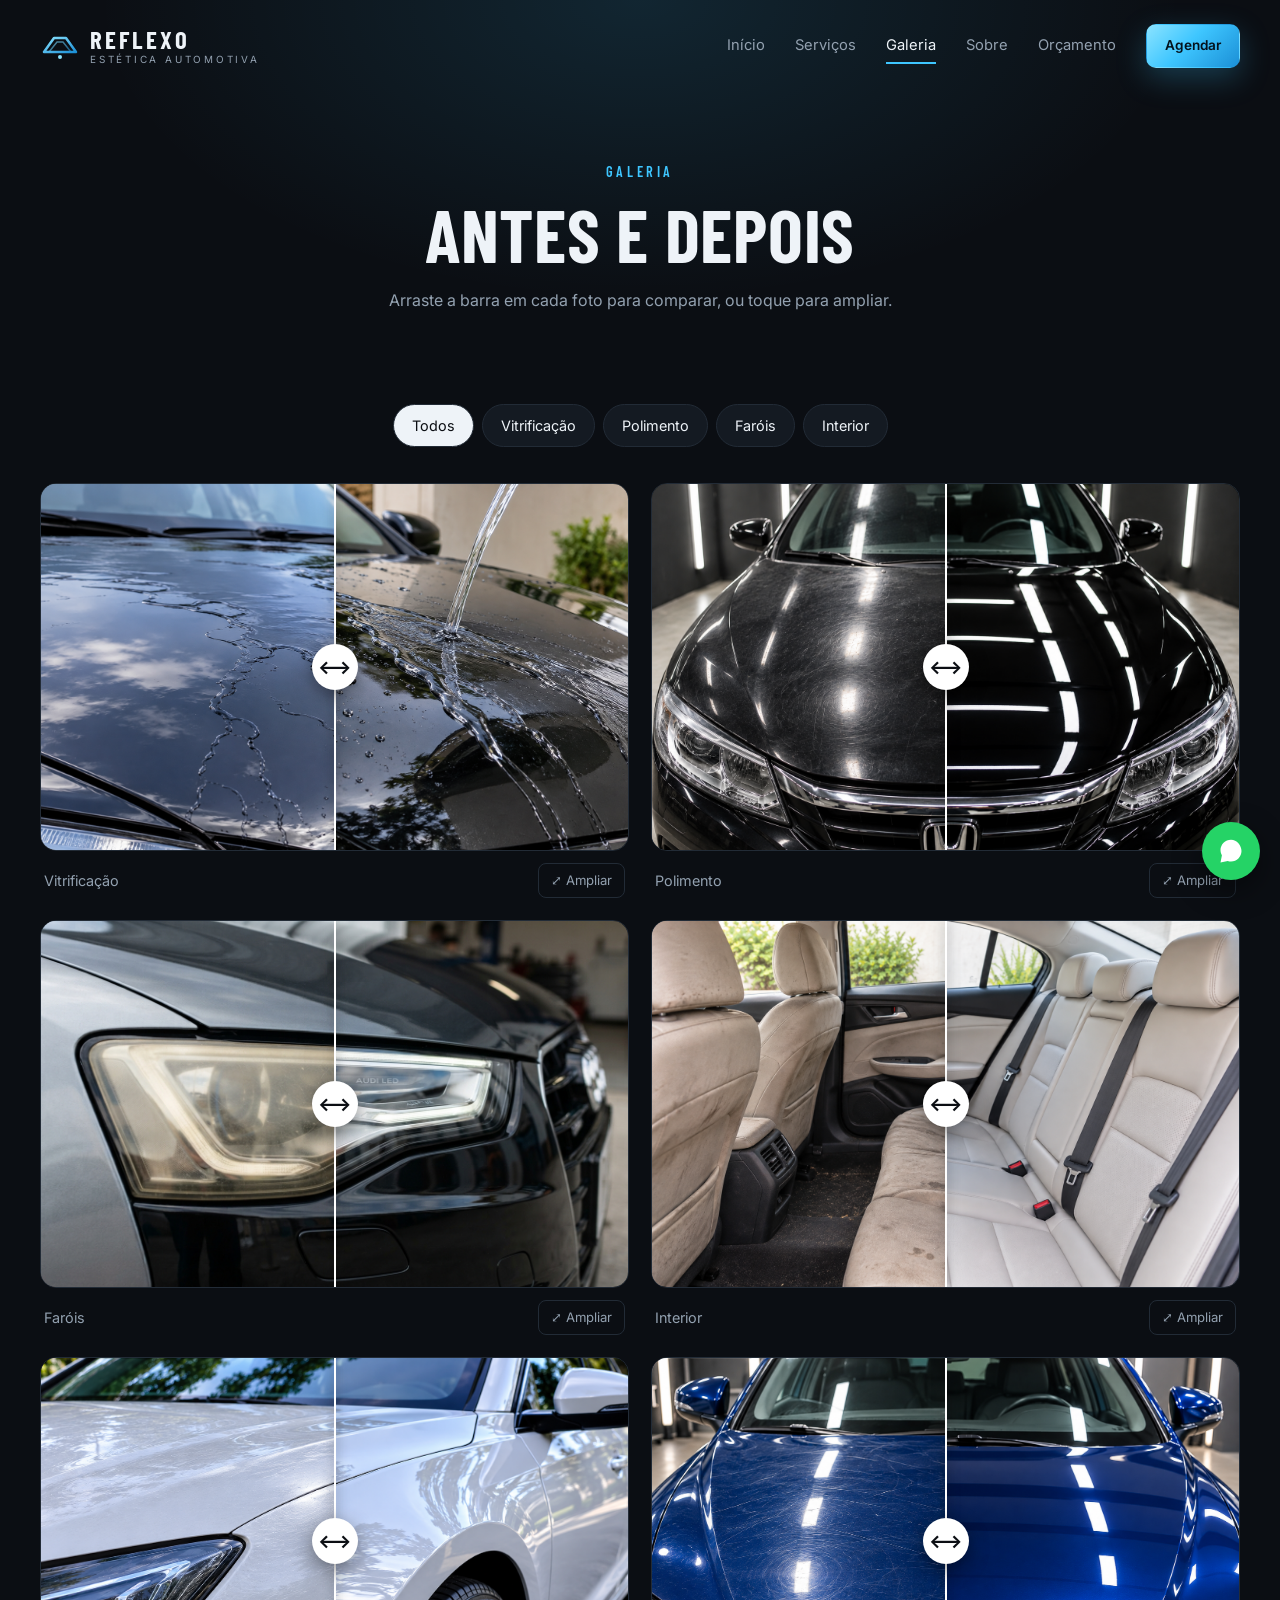
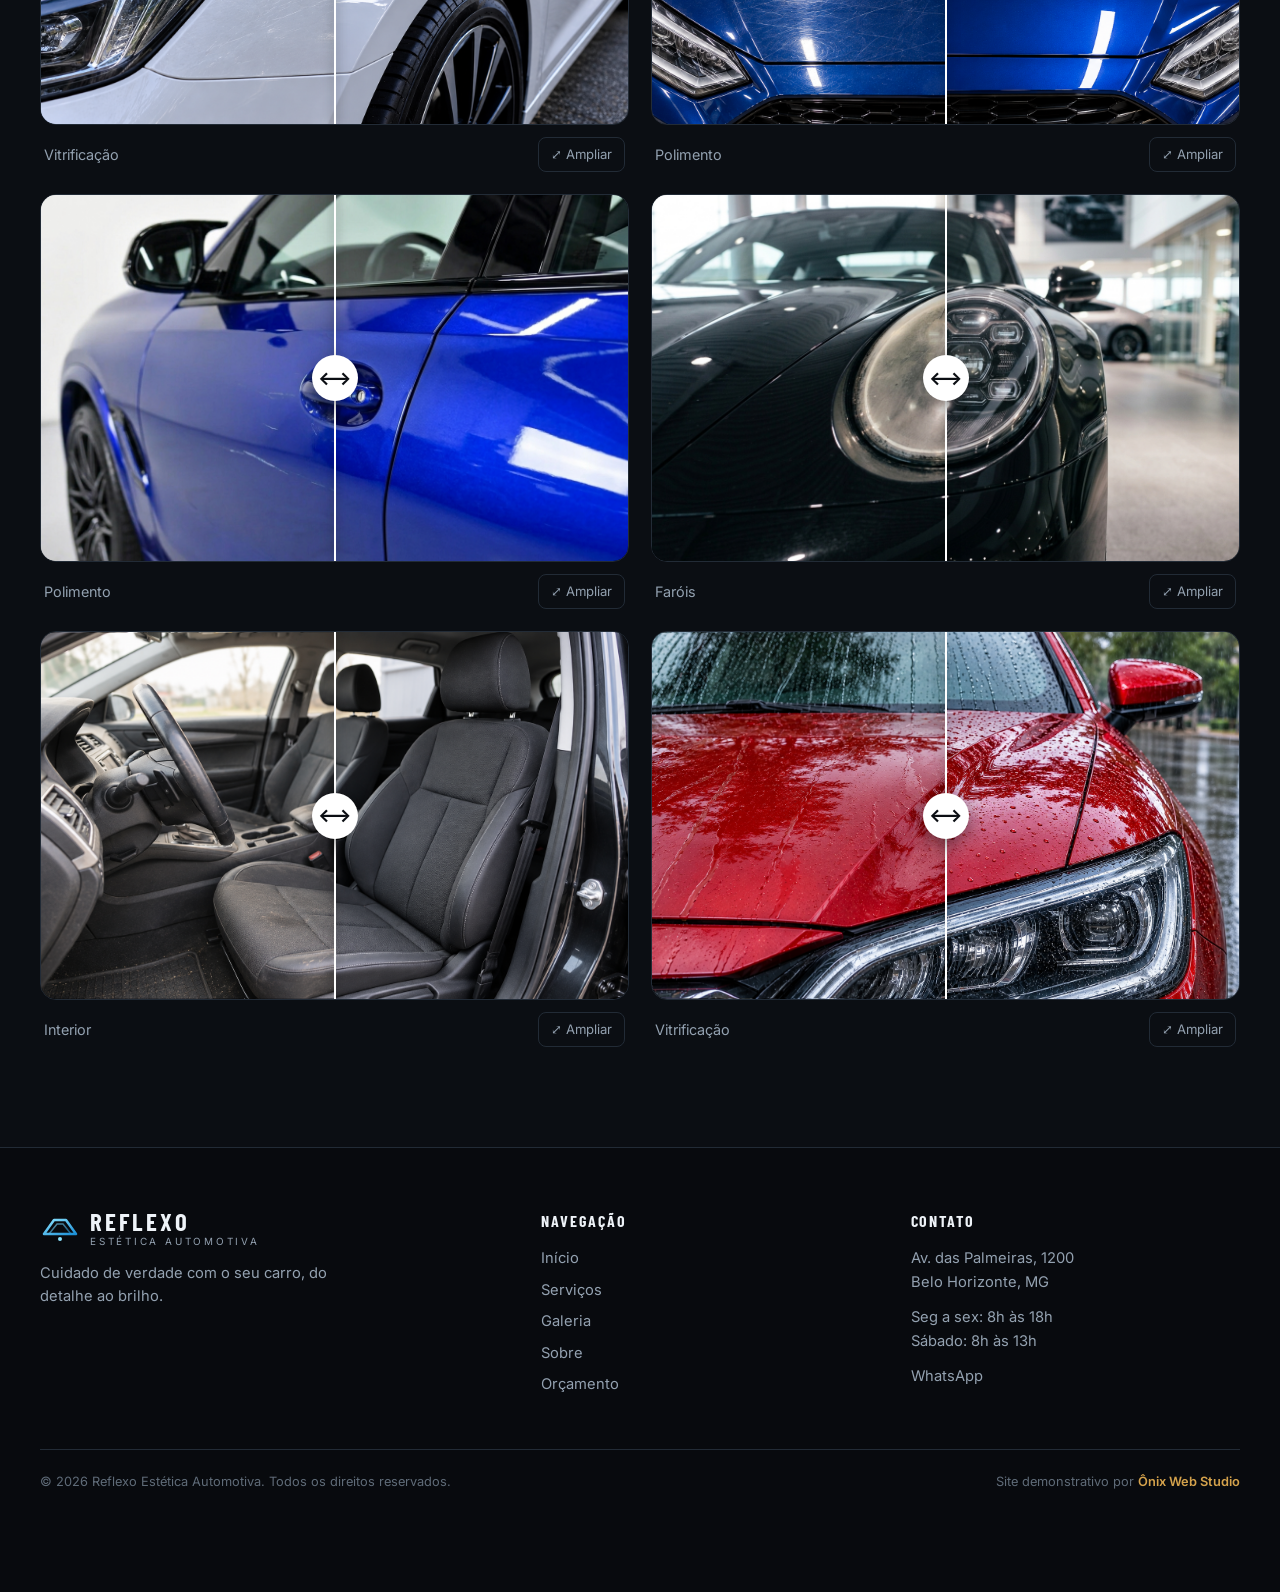
==== commit c834d540: "Corrigindo todas as fotos os site" ====
--- a/galeria.html
+++ b/galeria.html
@@ -38,8 +38,8 @@
         <div class="gallery">
           <figure class="gitem" data-cat="vitrificacao">
             <div class="ba " data-ba tabindex="0" role="slider" aria-label="Comparar antes e depois" aria-valuemin="0" aria-valuemax="100" aria-valuenow="50">
-          <img src="img/vitrificacao-preto-depois.svg" alt="Depois do serviço" class="ba__img" draggable="false">
-          <div class="ba__before"><img src="img/vitrificacao-preto-antes.svg" alt="Antes do serviço" class="ba__img" draggable="false"></div>
+          <img src="img/depois/vitrificacao-depois.png" alt="Depois do serviço" class="ba__img" draggable="false">
+          <div class="ba__before"><img src="img/antes/vitrificacao-antes.png" alt="Antes do serviço" class="ba__img" draggable="false"></div>
           
           <div class="ba__handle"><span>⟷</span></div>
         </div>
@@ -47,8 +47,8 @@
           </figure>
           <figure class="gitem" data-cat="polimento">
             <div class="ba " data-ba tabindex="0" role="slider" aria-label="Comparar antes e depois" aria-valuemin="0" aria-valuemax="100" aria-valuenow="50">
-          <img src="img/polimento-vermelho-depois.svg" alt="Depois do serviço" class="ba__img" draggable="false">
-          <div class="ba__before"><img src="img/polimento-vermelho-antes.svg" alt="Antes do serviço" class="ba__img" draggable="false"></div>
+          <img src="img/depois/polimento-depois.png" alt="Depois do serviço" class="ba__img" draggable="false">
+          <div class="ba__before"><img src="img/antes/polimento-antes.png" alt="Antes do serviço" class="ba__img" draggable="false"></div>
           
           <div class="ba__handle"><span>⟷</span></div>
         </div>
@@ -56,8 +56,8 @@
           </figure>
           <figure class="gitem" data-cat="farois">
             <div class="ba " data-ba tabindex="0" role="slider" aria-label="Comparar antes e depois" aria-valuemin="0" aria-valuemax="100" aria-valuenow="50">
-          <img src="img/farol-depois.jpeg" alt="Depois do serviço" class="ba__img" draggable="false">
-          <div class="ba__before"><img src="img/farol-antes.jpeg" alt="Antes do serviço" class="ba__img" draggable="false"></div>
+          <img src="img/depois/farol-depois.jpeg" alt="Depois do serviço" class="ba__img" draggable="false">
+          <div class="ba__before"><img src="img/antes/farol-antes.jpeg" alt="Antes do serviço" class="ba__img" draggable="false"></div>
           
           <div class="ba__handle"><span>⟷</span></div>
         </div>
@@ -65,8 +65,8 @@
           </figure>
           <figure class="gitem" data-cat="interior">
             <div class="ba " data-ba tabindex="0" role="slider" aria-label="Comparar antes e depois" aria-valuemin="0" aria-valuemax="100" aria-valuenow="50">
-          <img src="img/interior-couro-depois.svg" alt="Depois do serviço" class="ba__img" draggable="false">
-          <div class="ba__before"><img src="img/interior-couro-antes.svg" alt="Antes do serviço" class="ba__img" draggable="false"></div>
+          <img src="img/depois/higienizacao-depois.png" alt="Depois do serviço" class="ba__img" draggable="false">
+          <div class="ba__before"><img src="img/antes/higienizacao-antes.png" alt="Antes do serviço" class="ba__img" draggable="false"></div>
           
           <div class="ba__handle"><span>⟷</span></div>
         </div>
@@ -74,8 +74,8 @@
           </figure>
           <figure class="gitem" data-cat="vitrificacao">
             <div class="ba " data-ba tabindex="0" role="slider" aria-label="Comparar antes e depois" aria-valuemin="0" aria-valuemax="100" aria-valuenow="50">
-          <img src="img/vitrificacao-branco-depois.svg" alt="Depois do serviço" class="ba__img" draggable="false">
-          <div class="ba__before"><img src="img/vitrificacao-branco-antes.svg" alt="Antes do serviço" class="ba__img" draggable="false"></div>
+          <img src="img/depois/vitrificacao2-depois.png" alt="Depois do serviço" class="ba__img" draggable="false">
+          <div class="ba__before"><img src="img/antes/vitrificacao2-antes.png" alt="Antes do serviço" class="ba__img" draggable="false"></div>
           
           <div class="ba__handle"><span>⟷</span></div>
         </div>
@@ -83,8 +83,8 @@
           </figure>
           <figure class="gitem" data-cat="polimento">
             <div class="ba " data-ba tabindex="0" role="slider" aria-label="Comparar antes e depois" aria-valuemin="0" aria-valuemax="100" aria-valuenow="50">
-          <img src="img/pintura-azul-depois.svg" alt="Depois do serviço" class="ba__img" draggable="false">
-          <div class="ba__before"><img src="img/pintura-azul-antes.svg" alt="Antes do serviço" class="ba__img" draggable="false"></div>
+          <img src="img/depois/PPF-depois.png" alt="Depois do serviço" class="ba__img" draggable="false">
+          <div class="ba__before"><img src="img/antes/PPF-antes.png" alt="Antes do serviço" class="ba__img" draggable="false"></div>
           
           <div class="ba__handle"><span>⟷</span></div>
         </div>
@@ -92,8 +92,8 @@
           </figure>
           <figure class="gitem" data-cat="polimento">
             <div class="ba " data-ba tabindex="0" role="slider" aria-label="Comparar antes e depois" aria-valuemin="0" aria-valuemax="100" aria-valuenow="50">
-          <img src="img/polimento-prata-depois.svg" alt="Depois do serviço" class="ba__img" draggable="false">
-          <div class="ba__before"><img src="img/polimento-prata-antes.svg" alt="Antes do serviço" class="ba__img" draggable="false"></div>
+          <img src="img/depois/polimento-detalhado-depois.jpeg" alt="Depois do serviço" class="ba__img" draggable="false">
+          <div class="ba__before"><img src="img/antes/polimento-detalhado-antes.jpeg" alt="Antes do serviço" class="ba__img" draggable="false"></div>
           
           <div class="ba__handle"><span>⟷</span></div>
         </div>
@@ -101,8 +101,8 @@
           </figure>
           <figure class="gitem" data-cat="farois">
             <div class="ba " data-ba tabindex="0" role="slider" aria-label="Comparar antes e depois" aria-valuemin="0" aria-valuemax="100" aria-valuenow="50">
-          <img src="img/farol-suv-depois.svg" alt="Depois do serviço" class="ba__img" draggable="false">
-          <div class="ba__before"><img src="img/farol-suv-antes.svg" alt="Antes do serviço" class="ba__img" draggable="false"></div>
+          <img src="img/depois/farol1-depois.jpg" alt="Depois do serviço" class="ba__img" draggable="false">
+          <div class="ba__before"><img src="img/antes/farol1-antes.jpg" alt="Antes do serviço" class="ba__img" draggable="false"></div>
           
           <div class="ba__handle"><span>⟷</span></div>
         </div>
@@ -110,8 +110,8 @@
           </figure>
           <figure class="gitem" data-cat="interior">
             <div class="ba " data-ba tabindex="0" role="slider" aria-label="Comparar antes e depois" aria-valuemin="0" aria-valuemax="100" aria-valuenow="50">
-          <img src="img/interior-preto-depois.svg" alt="Depois do serviço" class="ba__img" draggable="false">
-          <div class="ba__before"><img src="img/interior-preto-antes.svg" alt="Antes do serviço" class="ba__img" draggable="false"></div>
+          <img src="img/depois/higienizacao1-depois.png" alt="Depois do serviço" class="ba__img" draggable="false">
+          <div class="ba__before"><img src="img/antes/higienizacao1-antes.png" alt="Antes do serviço" class="ba__img" draggable="false"></div>
           
           <div class="ba__handle"><span>⟷</span></div>
         </div>
@@ -119,8 +119,8 @@
           </figure>
           <figure class="gitem" data-cat="vitrificacao">
             <div class="ba " data-ba tabindex="0" role="slider" aria-label="Comparar antes e depois" aria-valuemin="0" aria-valuemax="100" aria-valuenow="50">
-          <img src="img/vitrificacao-azul-depois.svg" alt="Depois do serviço" class="ba__img" draggable="false">
-          <div class="ba__before"><img src="img/vitrificacao-azul-antes.svg" alt="Antes do serviço" class="ba__img" draggable="false"></div>
+          <img src="img/depois/vitrificacao1-depois.png" alt="Depois do serviço" class="ba__img" draggable="false">
+          <div class="ba__before"><img src="img/antes/vitrificacao1-antes.png" alt="Antes do serviço" class="ba__img" draggable="false"></div>
           
           <div class="ba__handle"><span>⟷</span></div>
         </div>
